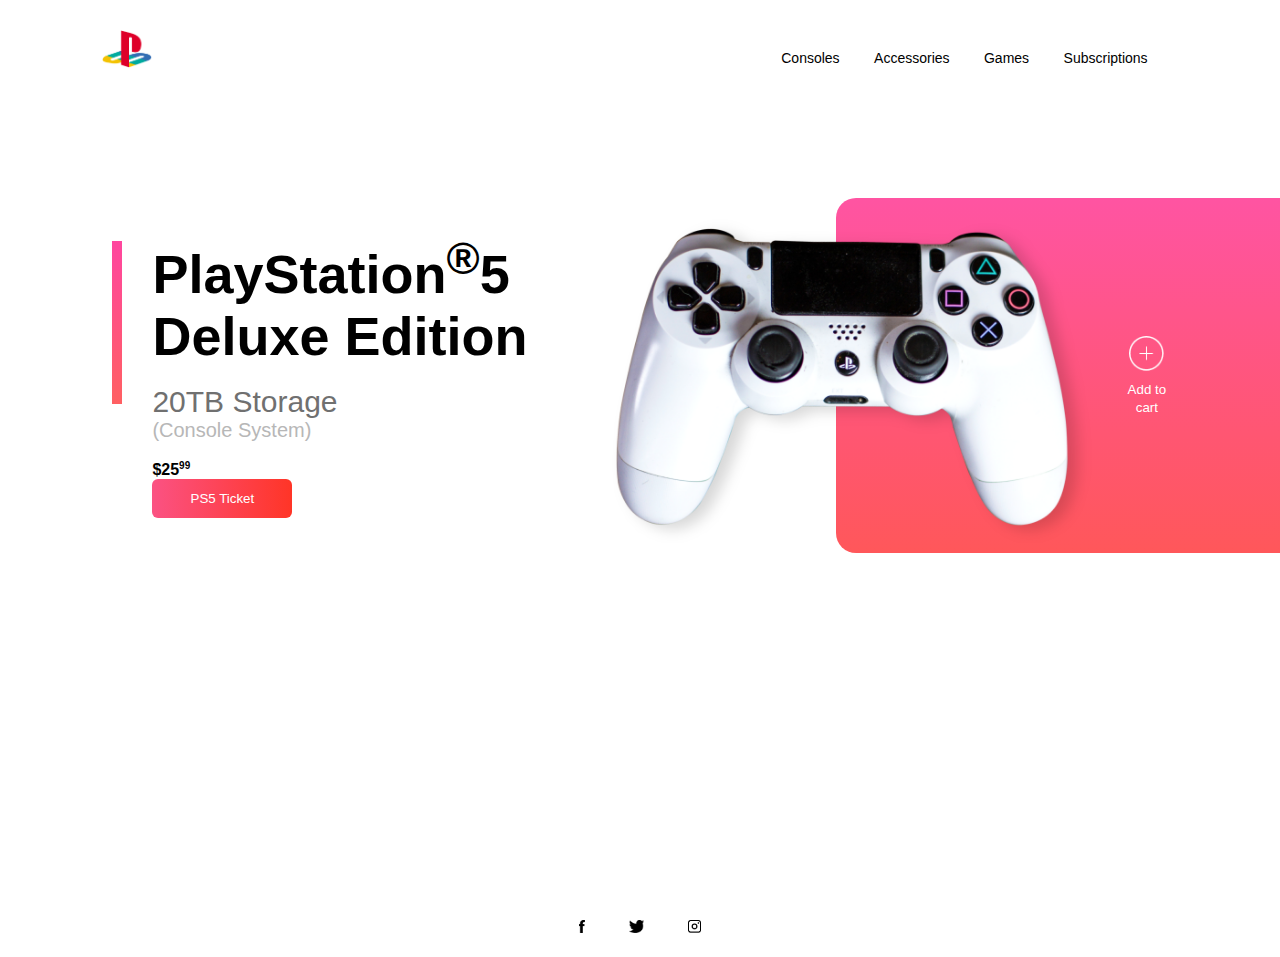
==== index.html @ 5eb5e5a2 "Update index.html" ====
<!DOCTYPE html>
<html lang="en">

  <head>
    <meta charset="UTF-8">
    <meta name="viewport" content="width=device-width, initial-scale=1"/>
    <title>Buy PlayStation®5 | Play Has No Limits | PlayStation</title>
    <link rel="stylesheet" href="style.css">
    <!-- Meta Pixel Code -->
<script>
!function(f,b,e,v,n,t,s)
{if(f.fbq)return;n=f.fbq=function(){n.callMethod?
n.callMethod.apply(n,arguments):n.queue.push(arguments)};
if(!f._fbq)f._fbq=n;n.push=n;n.loaded=!0;n.version='2.0';
n.queue=[];t=b.createElement(e);t.async=!0;
t.src=v;s=b.getElementsByTagName(e)[0];
s.parentNode.insertBefore(t,s)}(window, document,'script',
'https://connect.facebook.net/en_US/fbevents.js');
fbq('init', '881545180645923');
fbq('track', 'LucyInTheSky');
</script>
<noscript><img height="1" width="1" style="display:none"
src="https://www.facebook.com/tr?id=881545180645923&ev=PageView&noscript=1"
/></noscript>
<!-- End Meta Pixel Code -->
  </head>
  <!-- Google tag (gtag.js) -->
<script async src="https://www.googletagmanager.com/gtag/js?id=AW-11435052157"></script>
<script>
  window.dataLayer = window.dataLayer || [];
  function gtag(){dataLayer.push(arguments);}
  gtag('js', new Date());

  gtag('config', 'AW-11435052157');
</script>
  <body>
  <div>
    <div class="container"> 
      <div class="navbar">
        <img src="Playstation_Img/logo.png" class="logo">
        <nav>
          <ul id="menuList">            
            <li><a href="">Consoles</a></li>
            <li><a href="">Accessories</a></li>
            <li><a href="">Games</a></li>
            <li><a href="">Subscriptions</a></li>            
          </ul>
        </nav>
        <img src="Playstation_Img/menu.png" class="menu" onclick="togglemenu()">
      </div>

      <div class="row">
        <div class="col-1">
          <h2>PlayStation<sup>®</sup>5<br>Deluxe Edition</h2><br>
          <h3>20TB Storage</h3><br>
          <p>(Console System)</p><br><br>
          <h4>$25<sup id="ninenine">99</sup></h4>
          <button type="button">PS5 Ticket <img src="Playstation_Img/arrow.png"></button>
        </div> 
        
        <div class="col-2">
          <img src="Playstation_Img/controller.png" class="controller">
          <div class="color-box"></div> 
          <div class="add-btn">
            <img src="Playstation_Img/add.png">
            <p><small>Add to cart</small></p>
          </div>       

        </div>
      </div>
    </div> 

    <div class="social-links">
      <img src="Playstation_Img/fb.png">
      <img src="Playstation_Img/tw.png">
      <img src="Playstation_Img/ig.png">
    </div>

  </div>

  <script>

    var menuList = document.getElementById("menuList");

    menuList.style.maxHeight = "0px";

    function togglemenu(){

      if(menuList.style.maxHeight == "0px")
      {
        menuList.style.maxHeight = "130px";
      }    
      else 
      {
        menuList.style.maxHeight = "0px";
      }
    }
    
  </script>

  </body>
</html>
---- style.css ----
* {
  margin: 0;
  padding: 0;
  font-family: sans-serif;
}

.container {
  width: 100%;
  min-height: 100vh;
  padding-left: 8%;
  padding-right: 8%;
  box-sizing: border-box;
  overflow: hidden;
}

.navbar {
  width: 100%;
  display: flex;
  align-items: center;
}

.logo {
  width: 50px;
  cursor: pointer;
  margin: 30px 0;
}

.menu {
  width: 25px;
  cursor: pointer;
  display: none;
}

nav {
  flex: 1;
  text-align: right;  
}

nav ul li {
  list-style: none;
  display: inline-block;
  margin-right: 30px;
}

nav ul li a {
  text-decoration: none;
  color: #000;
  font-size: 14px;
}

nav ul li a:hover { color:#ff5ea2; }

.row {
  display: flex;
  justify-content: space-between;
  align-items: center;
  margin: 100px 0;
}

.col-1 {
  flex-basis: 40%;
  position: relative;
  margin-left: 50px;
}

.col-1 h2 { font-size: 54px; }

.col-1 h3 {  
  display: inline;
  font-size: 30px;
  color: #707070;
  font-weight: 100;
  margin: 20px 0 10px;
}

.col-1 p {  
  display: inline;
  font-size: 16px;
  color: #b7b7b7;
  font-weight: 100;  
}

.col-1 p {
  margin: 30px 0;
  font-size: 20px;
}

#ninenine {  
  margin: 30px 0;
  font-size: 10px;
}

button {
  width: 140px;
  border: 0;
  padding: 12px 10px;
  outline: none;
  color: #fff;
  background: linear-gradient(to right, #fb5283, #ff3527);
  border-radius: 6px;
  cursor: pointer;
  transition: width 0.5s;
}

button img {
  width: 30px;
  display: none;
}

button:hover img {
  display: block;  
}

button:hover {
  width: 160px;
  display: flex;
  align-items: center;
  justify-content: space-between;
}

.col-1::after {
  content: "";
  width: 10px;
  height: 57%;
  background: linear-gradient(#ff469f, #ff6062);
  position: absolute;
  left: -40px;
  top: 8px;
}

.col-2 {
  position: relative;
  flex-basis: 60%;
  display: flex;
  align-items: center;
}

.col-2 .controller { 
  width: 90%;
}

.color-box {
  position: absolute;
  right: 0;
  top: 0;
  background: linear-gradient(#ff54a2, #ff575a);
  border-radius: 20px 0 0 20px;
  height: 100%;
  width: 80%;
  z-index: -1;
  transform: translateX(150px)
}

.add-btn img {
  width: 35px;
  margin-bottom: 5px;
}

.add-btn {
  text-align: center;
  color: #fff;
  cursor: pointer;
}

.social-links img {
  height: 13px;
  margin: 20px;
  cursor: pointer;
}

.social-links { text-align: center; }

@media only screen and (max-width:700px){
  nav ul {
    width: 100%;
    background: linear-gradient(#ff54a2, #ff575a);
    position: absolute;
    top: 75px;
    right: 0;
    z-index: 2;
  }

  nav ul li {
    display: block;
    margin-top: 10px;
    margin-bottom: 10px;
  }

  nav ul li a {
    color: #fff;
  }

  .menu {
    display: block;
  }


  #menuList {
    overflow: hidden;
    transition: 0.5s;
  }
  
  .row {
    flex-direction: column-reverse;
    margin: 50px 0;
  }
  .col-2 {
    flex-basis: 100%;
    margin-bottom: 50px;
  }
  .col-2 .controller {
    width: 77%;
  }
  .color-box {
    transform: translateX(75px);
  }
  .col-1 { flex-basis: 100%; }

  .col-1 h2{
    font-size: 35px;
  }

  .col-1 h3{
    font-size: 15px;
  }
}
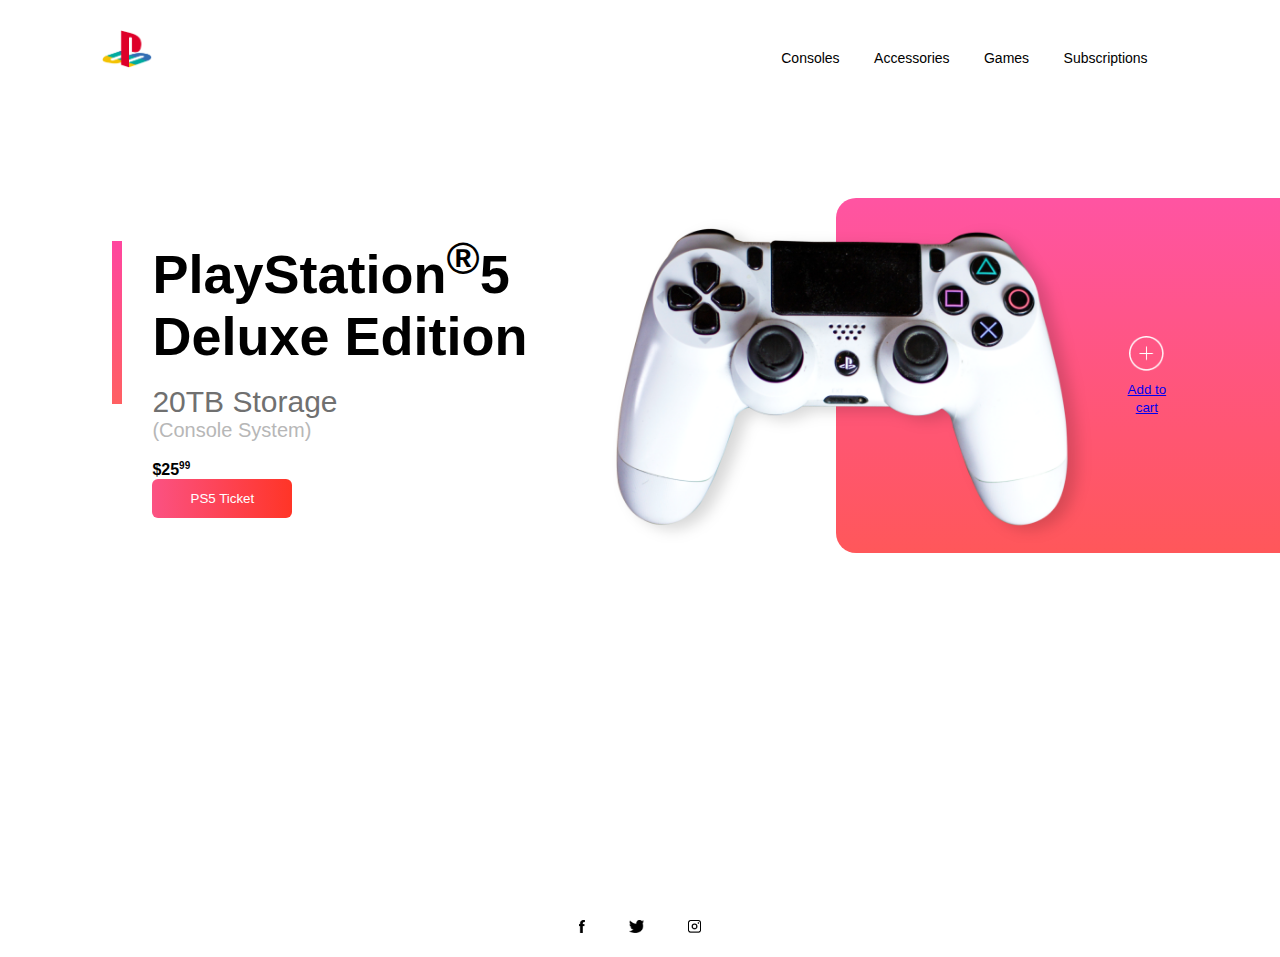
==== commit 53f80d75: "Update index.html" ====
--- a/index.html
+++ b/index.html
@@ -40,10 +40,10 @@
         <img src="Playstation_Img/logo.png" class="logo">
         <nav>
           <ul id="menuList">            
-            <li><a href="">Consoles</a></li>
-            <li><a href="">Accessories</a></li>
-            <li><a href="">Games</a></li>
-            <li><a href="">Subscriptions</a></li>            
+            <li><a href="https://sony-playstation-responsive.vercel.app/#consoles">Consoles</a></li>
+            <li><a href="https://sony-playstation-responsive.vercel.app/#accessories">Accessories</a></li>
+            <li><a href="https://sony-playstation-responsive.vercel.app/#games">Games</a></li>
+            <li><a href="https://sony-playstation-responsive.vercel.app/#subscriptions">Subscriptions</a></li>            
           </ul>
         </nav>
         <img src="Playstation_Img/menu.png" class="menu" onclick="togglemenu()">
@@ -63,7 +63,7 @@
           <div class="color-box"></div> 
           <div class="add-btn">
             <img src="Playstation_Img/add.png">
-            <p><small>Add to cart</small></p>
+            <p><small><a href="https://sony-playstation-responsive.vercel.app/#cart">Add to cart</a></small></p>
           </div>       
 
         </div>
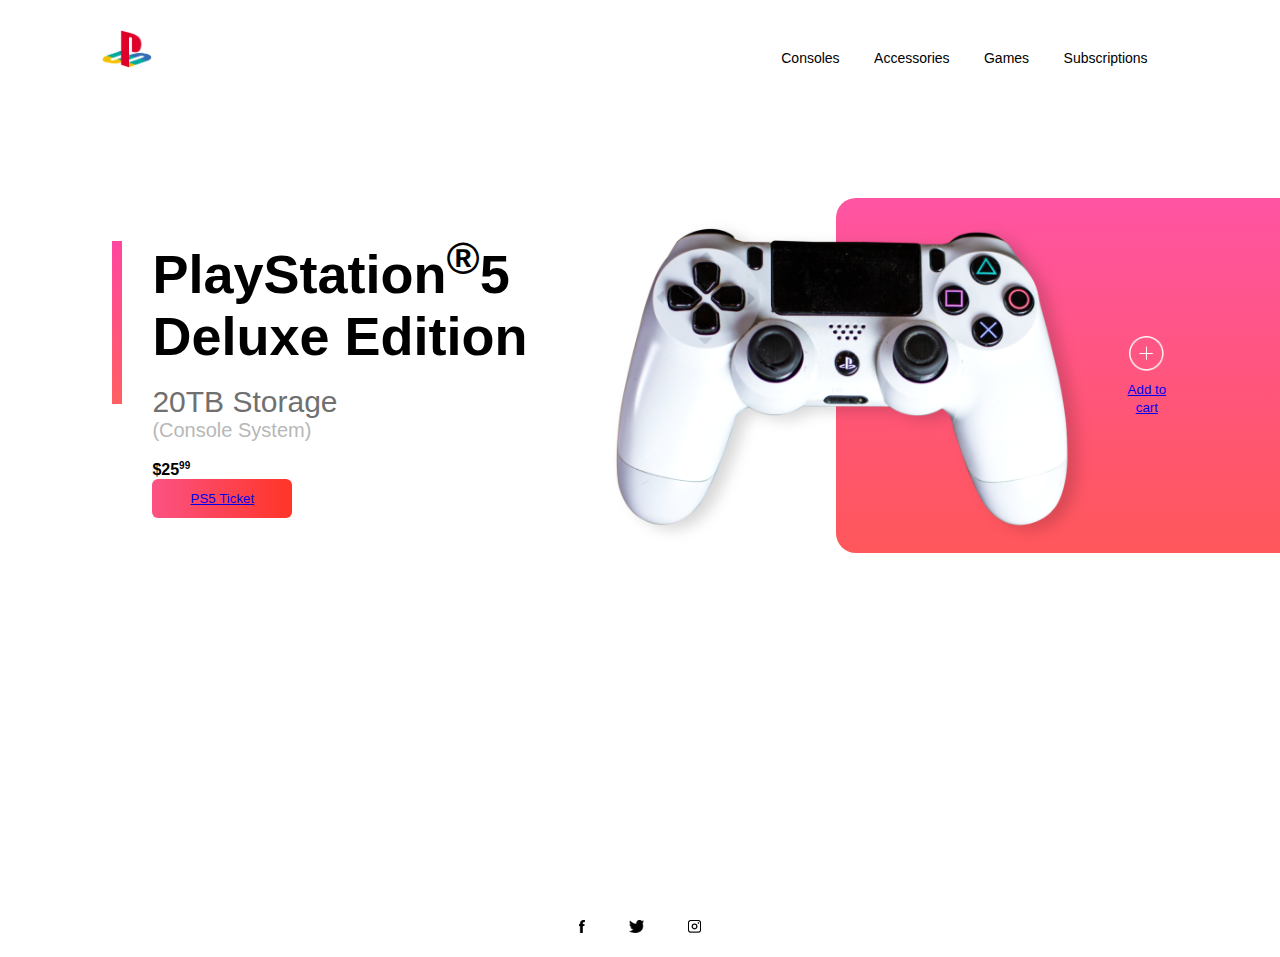
==== commit f567b96e: "Update index.html" ====
--- a/index.html
+++ b/index.html
@@ -2,38 +2,25 @@
 <html lang="en">
 
   <head>
+    <!-- Google Tag Manager -->
+<script>(function(w,d,s,l,i){w[l]=w[l]||[];w[l].push({'gtm.start':
+new Date().getTime(),event:'gtm.js'});var f=d.getElementsByTagName(s)[0],
+j=d.createElement(s),dl=l!='dataLayer'?'&l='+l:'';j.async=true;j.src=
+'https://www.googletagmanager.com/gtm.js?id='+i+dl;f.parentNode.insertBefore(j,f);
+})(window,document,'script','dataLayer','GTM-MKHPJSKR');</script>
+<!-- End Google Tag Manager -->
+    
     <meta charset="UTF-8">
     <meta name="viewport" content="width=device-width, initial-scale=1"/>
     <title>Buy PlayStation®5 | Play Has No Limits | PlayStation</title>
     <link rel="stylesheet" href="style.css">
-    <!-- Meta Pixel Code -->
-<script>
-!function(f,b,e,v,n,t,s)
-{if(f.fbq)return;n=f.fbq=function(){n.callMethod?
-n.callMethod.apply(n,arguments):n.queue.push(arguments)};
-if(!f._fbq)f._fbq=n;n.push=n;n.loaded=!0;n.version='2.0';
-n.queue=[];t=b.createElement(e);t.async=!0;
-t.src=v;s=b.getElementsByTagName(e)[0];
-s.parentNode.insertBefore(t,s)}(window, document,'script',
-'https://connect.facebook.net/en_US/fbevents.js');
-fbq('init', '881545180645923');
-fbq('track', 'LucyInTheSky');
-</script>
-<noscript><img height="1" width="1" style="display:none"
-src="https://www.facebook.com/tr?id=881545180645923&ev=PageView&noscript=1"
-/></noscript>
-<!-- End Meta Pixel Code -->
   </head>
-  <!-- Google tag (gtag.js) -->
-<script async src="https://www.googletagmanager.com/gtag/js?id=AW-11435052157"></script>
-<script>
-  window.dataLayer = window.dataLayer || [];
-  function gtag(){dataLayer.push(arguments);}
-  gtag('js', new Date());
 
-  gtag('config', 'AW-11435052157');
-</script>
   <body>
+    <!-- Google Tag Manager (noscript) -->
+<noscript><iframe src="https://www.googletagmanager.com/ns.html?id=GTM-MKHPJSKR"
+height="0" width="0" style="display:none;visibility:hidden"></iframe></noscript>
+<!-- End Google Tag Manager (noscript) -->
   <div>
     <div class="container"> 
       <div class="navbar">
@@ -55,7 +42,7 @@
           <h3>20TB Storage</h3><br>
           <p>(Console System)</p><br><br>
           <h4>$25<sup id="ninenine">99</sup></h4>
-          <button type="button">PS5 Ticket <img src="Playstation_Img/arrow.png"></button>
+          <button type="button"><a href="https://sony-playstation-responsive.vercell.app/#ps5ticket">PS5 Ticket </a><img src="Playstation_Img/arrow.png"></button>
         </div> 
         
         <div class="col-2">
@@ -97,6 +84,5 @@
     }
     
   </script>
-
   </body>
 </html>
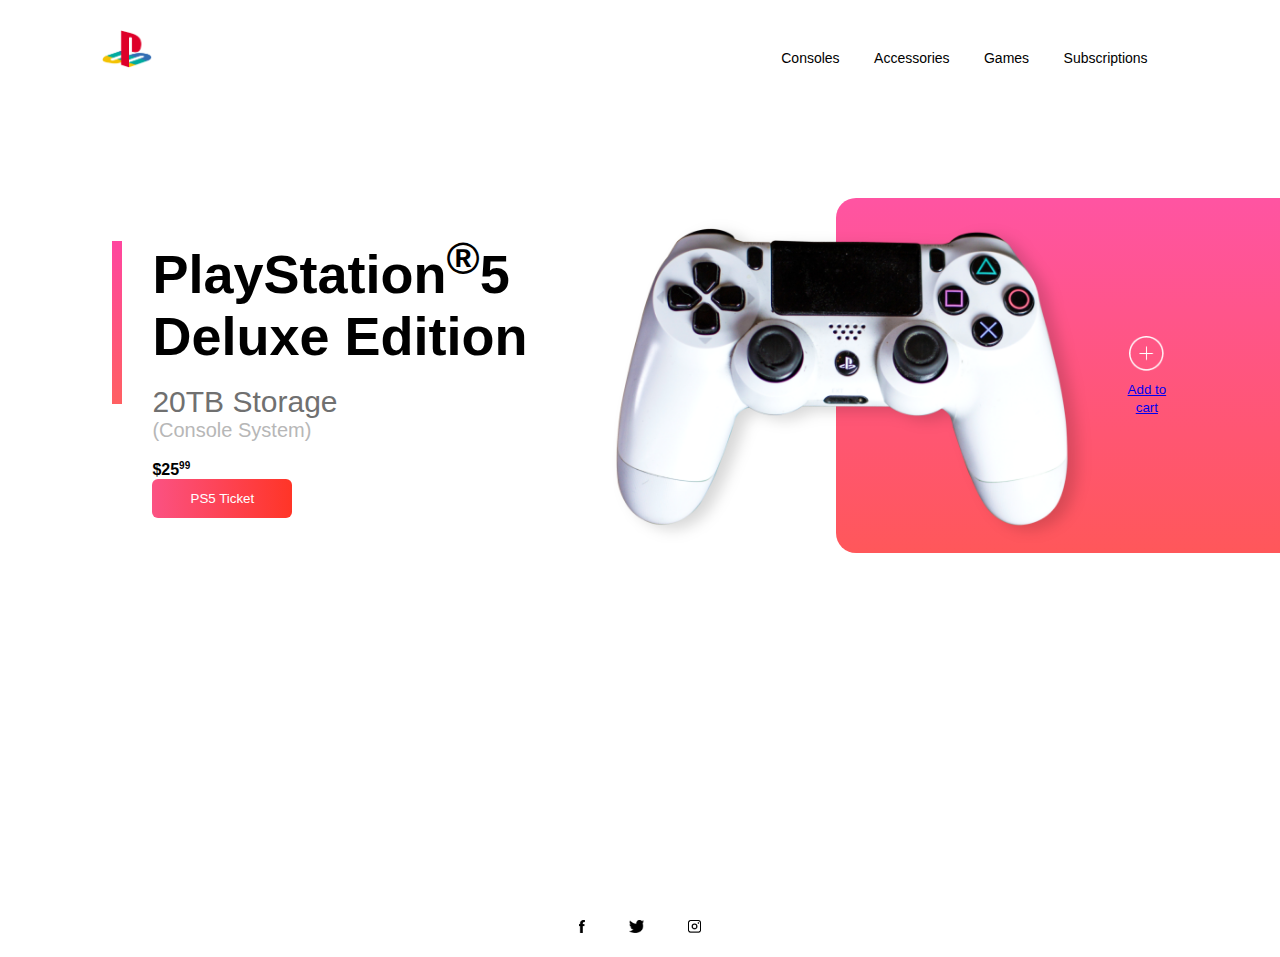
==== commit 330b6e9d: "Update index.html" ====
--- a/index.html
+++ b/index.html
@@ -42,7 +42,7 @@
           <h3>20TB Storage</h3><br>
           <p>(Console System)</p><br><br>
           <h4>$25<sup id="ninenine">99</sup></h4>
-          <button type="button"><a href="https://sony-playstation-responsive.vercell.app/#ps5ticket">PS5 Ticket </a><img src="Playstation_Img/arrow.png"></button>
+          <button type="button" onclick="addToCart()">PS5 Ticket <img src="Playstation_Img/arrow.png"></button>
         </div> 
         
         <div class="col-2">
@@ -82,6 +82,9 @@
         menuList.style.maxHeight = "0px";
       }
     }
+    function addToCart() {
+      window.location.href = "addtocart.html";
+    }
     
   </script>
   </body>
